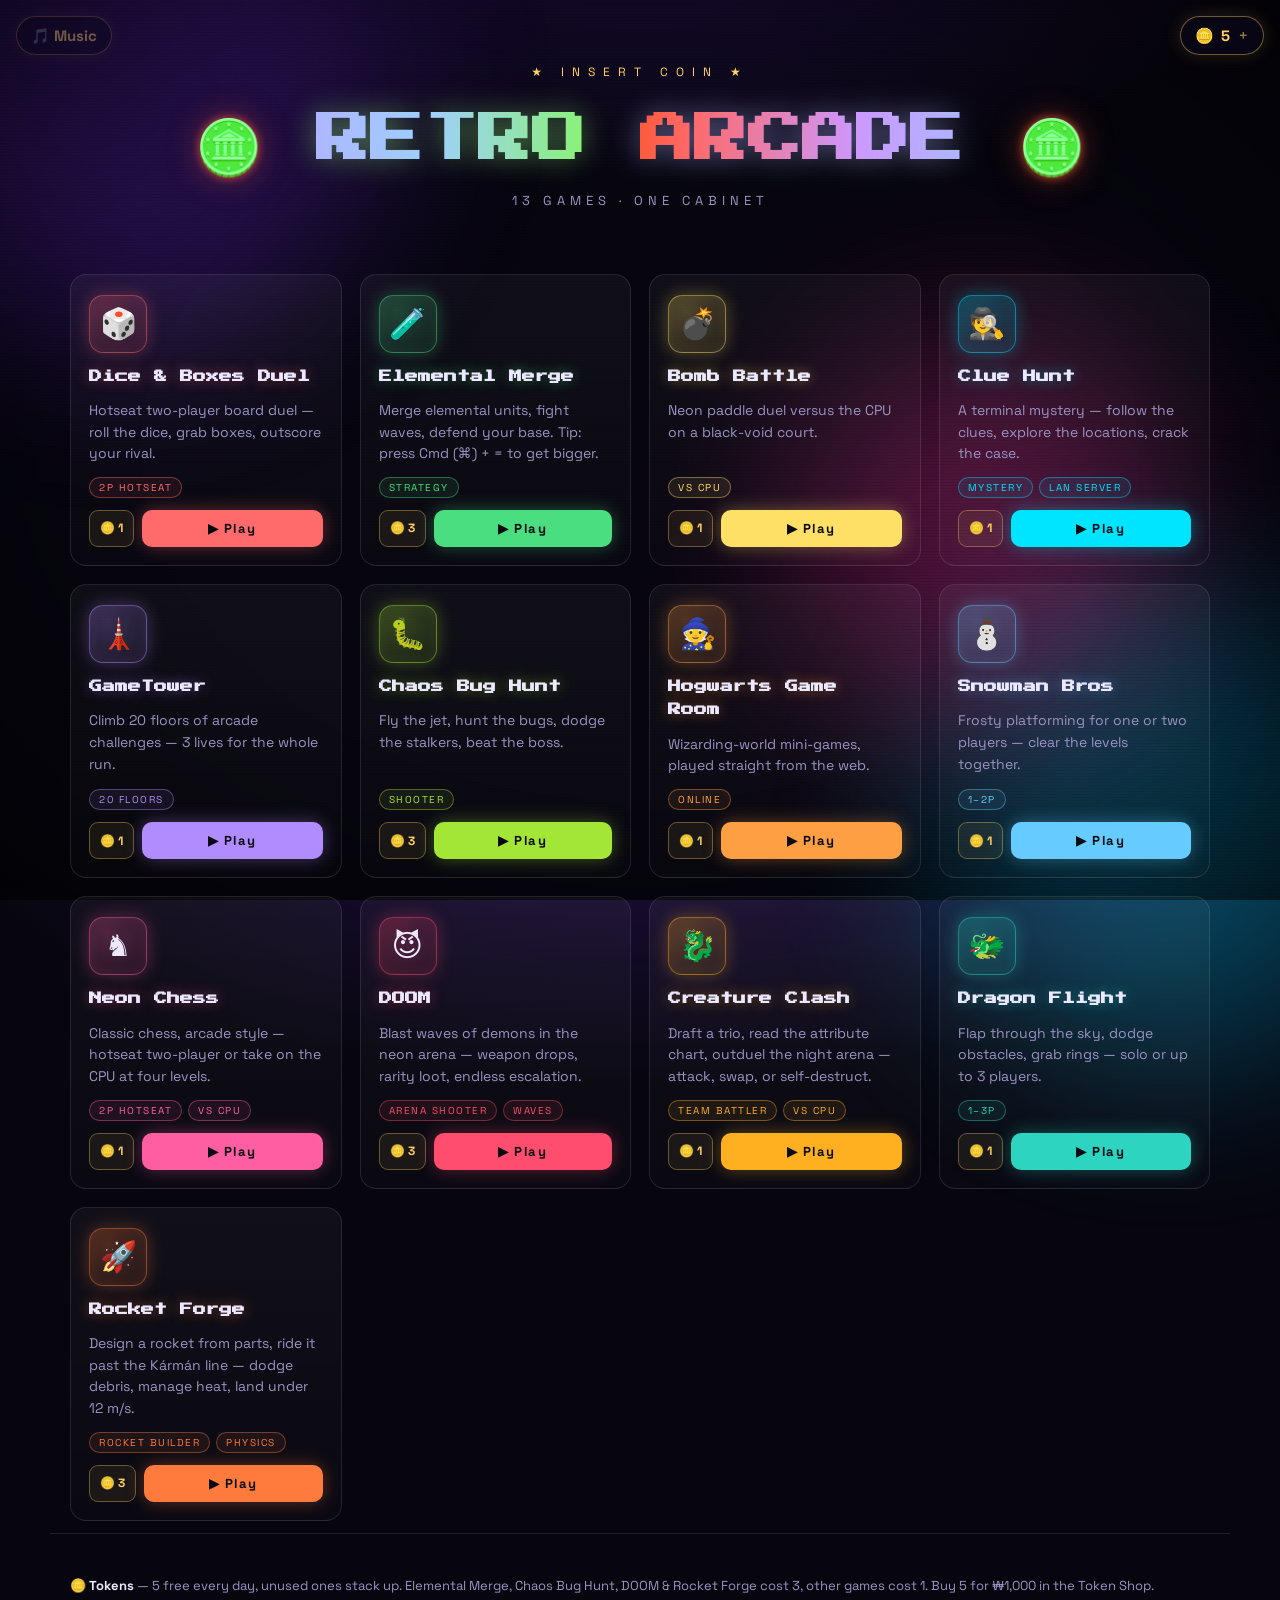
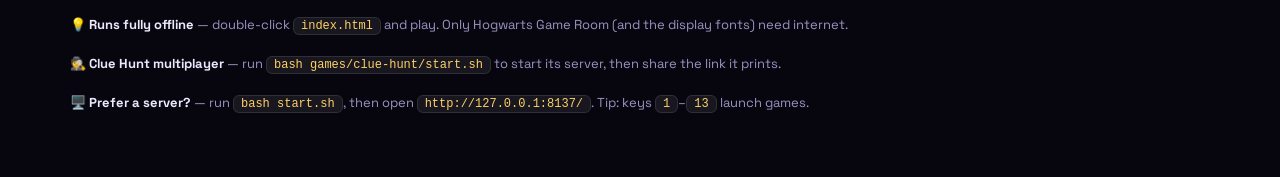
==== index.html @ fd1de041 "Rocket Forge: enterable pods — Science Pod experiments, flight logs, new pod parts - Every part is n" ====
<!DOCTYPE html>
<html lang="en">
<head>
<meta charset="UTF-8">
<meta name="viewport" content="width=device-width, initial-scale=1.0">
<title>Retro Arcade — 13 Games, One Cabinet</title>
<link rel="preconnect" href="https://fonts.googleapis.com">
<link rel="preconnect" href="https://fonts.gstatic.com" crossorigin>
<!-- media="print" + onload keeps the stylesheet from blocking the page's JS when
     Google Fonts is slow or unreachable; it flips to normal once it loads -->
<link href="https://fonts.googleapis.com/css2?family=Press+Start+2P&family=Space+Grotesk:wght@400;500;700&display=swap" rel="stylesheet" media="print" onload="this.media='all'">
<style>
:root{
  --bg:#07060f; --bg2:#0d0b1d;
  --text:#ece9ff; --dim:#9a93c2; --faint:#5c5680;
  --panel:rgba(255,255,255,.045);
  --border:rgba(255,255,255,.10);
  --pink:#ff4fd8; --cyan:#2ee6ff; --gold:#ffd166;
}
*{box-sizing:border-box}
html,body{margin:0;height:100%}
body{
  background:
    radial-gradient(1200px 500px at 50% -120px, rgba(123,47,247,.22), transparent 60%),
    var(--bg);
  color:var(--text);
  font-family:'Space Grotesk',system-ui,-apple-system,sans-serif;
  min-height:100vh;
  overflow-x:hidden;
}
/* ---- ambience ---- */
.glow{position:fixed;border-radius:50%;filter:blur(90px);opacity:.30;pointer-events:none;z-index:0}
.glow-1{width:520px;height:520px;background:#7b2ff7;top:-180px;left:-140px;animation:drift 16s ease-in-out infinite alternate}
.glow-2{width:460px;height:460px;background:#00c8ff;bottom:-160px;right:-120px;animation:drift 20s ease-in-out infinite alternate-reverse}
.glow-3{width:380px;height:380px;background:#ff2fa0;top:38%;left:62%;animation:drift 24s ease-in-out infinite alternate}
@keyframes drift{from{transform:translate(0,0) scale(1)}to{transform:translate(60px,-40px) scale(1.15)}}
.scanlines{position:fixed;inset:0;z-index:4;pointer-events:none;opacity:.45;
  background:repeating-linear-gradient(0deg, rgba(0,0,0,.16) 0 1px, transparent 1px 3px)}
.vignette{position:fixed;inset:0;z-index:4;pointer-events:none;
  background:radial-gradient(ellipse at center, transparent 55%, rgba(0,0,0,.55) 100%)}
header,main,footer{position:relative;z-index:5}

/* ---- header ---- */
header{text-align:center;padding:64px 20px 8px}
.kicker{color:var(--gold);font-size:12px;letter-spacing:8px;text-transform:uppercase;
  animation:blink 1.6s steps(2,start) infinite}
@keyframes blink{50%{opacity:.25}}
h1{
  font-family:'Press Start 2P',monospace;
  font-size:clamp(26px,6vw,54px);
  margin:26px 0 0;
  line-height:1.25;
  text-shadow:0 0 10px rgba(255,79,216,.75),0 0 34px rgba(255,79,216,.35);
  animation:flicker 7s infinite;
  transition:filter 1s ease-in-out; /* neon sign color cycle */
}
h1 .accent{
  background:linear-gradient(90deg,var(--pink),var(--cyan));
  -webkit-background-clip:text;background-clip:text;
  -webkit-text-fill-color:transparent;
  text-shadow:none;
  filter:drop-shadow(0 0 14px rgba(46,230,255,.45));
}
h1 .accent2{
  background:linear-gradient(90deg,var(--cyan),var(--gold));
  -webkit-background-clip:text;background-clip:text;
  -webkit-text-fill-color:transparent;
  text-shadow:none;
  filter:drop-shadow(0 0 14px rgba(255,209,102,.45));
}
@keyframes flicker{
  0%,100%{opacity:1}
  92%{opacity:1} 93%{opacity:.7} 94%{opacity:1}
  97%{opacity:.85} 98%{opacity:1}
}
.sub{margin-top:18px;color:var(--dim);font-size:13px;letter-spacing:5px;text-transform:uppercase}

/* ---- game grid ---- */
main{max-width:1180px;margin:0 auto;padding:44px 20px 12px}
.grid{display:grid;grid-template-columns:repeat(auto-fill,minmax(262px,1fr));gap:18px}
.card{
  --accent:#fff;
  position:relative;display:flex;flex-direction:column;gap:12px;
  background:linear-gradient(180deg,var(--panel),rgba(255,255,255,.015));
  border:1px solid var(--border);border-radius:16px;
  padding:20px 18px 18px;
  transition:transform .18s ease,border-color .18s ease,box-shadow .18s ease;
}
.card:hover{
  transform:translateY(-5px);
  border-color:color-mix(in srgb,var(--accent) 55%,transparent);
  box-shadow:0 16px 44px rgba(0,0,0,.5),0 0 26px color-mix(in srgb,var(--accent) 22%,transparent);
}
.tile{
  width:58px;height:58px;border-radius:14px;
  display:flex;align-items:center;justify-content:center;
  font-size:30px;line-height:1;
  background:radial-gradient(circle at 30% 25%, color-mix(in srgb,var(--accent) 26%,transparent), color-mix(in srgb,var(--accent) 7%,transparent));
  border:1px solid color-mix(in srgb,var(--accent) 45%,transparent);
  box-shadow:0 0 18px color-mix(in srgb,var(--accent) 30%,transparent), inset 0 0 14px color-mix(in srgb,var(--accent) 12%,transparent);
}
h2{
  font-family:'Press Start 2P',monospace;
  font-size:13px;line-height:1.8;margin:0;
  text-shadow:0 0 14px color-mix(in srgb,var(--accent) 45%,transparent);
}
.tag{color:var(--dim);font-size:14px;line-height:1.55;margin:0;flex-grow:1}
.badges{display:flex;flex-wrap:wrap;gap:6px}
.badge{
  font-size:10px;letter-spacing:1.5px;text-transform:uppercase;
  color:var(--accent);
  border:1px solid color-mix(in srgb,var(--accent) 40%,transparent);
  border-radius:99px;padding:3px 9px;
  background:color-mix(in srgb,var(--accent) 8%,transparent);
}
.actions{display:flex;gap:8px}
.actions button{
  font-family:'Space Grotesk',sans-serif;
  border-radius:10px;padding:10px 0;cursor:pointer;
  font-weight:700;font-size:13px;letter-spacing:1.5px;
  transition:transform .12s ease,box-shadow .12s ease,filter .12s ease;
}
.btn-play{
  flex:1;border:0;color:#0a0a14;background:var(--accent);
  box-shadow:0 0 18px color-mix(in srgb,var(--accent) 35%,transparent);
}
.btn-play:hover{filter:brightness(1.12);transform:translateY(-1px)}
.btn-play:active{transform:translateY(0)}

/* ---- footer ---- */
footer{max-width:1180px;margin:0 auto;padding:26px 20px 48px;color:var(--dim);font-size:13px;line-height:2;border-top:1px solid var(--border)}
footer b{color:var(--text);font-weight:700}
footer code{background:rgba(255,255,255,.07);border:1px solid var(--border);border-radius:6px;padding:1px 7px;font-size:12px;color:var(--gold)}

/* ---- player overlay ---- */
.player{position:fixed;inset:0;z-index:80;background:#05040c;display:flex;flex-direction:column}
.player[hidden]{display:none}
.player-bar{display:flex;align-items:center;gap:10px;padding:10px 14px;background:#0b0918;border-bottom:1px solid var(--border);flex-shrink:0}
.player-title{flex:1;text-align:center;font-family:'Press Start 2P',monospace;font-size:11px;color:var(--accent);text-shadow:0 0 14px color-mix(in srgb,var(--accent) 55%,transparent);overflow:hidden;text-overflow:ellipsis;white-space:nowrap}
.bar-btn{
  font-family:'Space Grotesk',sans-serif;font-weight:700;font-size:11px;letter-spacing:1.5px;
  background:transparent;border:1px solid var(--border);color:var(--dim);
  border-radius:9px;padding:8px 12px;cursor:pointer;white-space:nowrap;
  transition:color .15s,border-color .15s,transform .12s;
}
.bar-btn:hover{color:var(--text);border-color:var(--dim);transform:translateY(-1px)}
.bar-btn.exit:hover{color:#ff6b6b;border-color:#ff6b6b}
.frame{flex:1;position:relative;min-height:0;background:#000}
#frame{position:absolute;inset:0;width:100%;height:100%;border:0;background:#000}
.loader{
  position:absolute;inset:0;z-index:2;display:flex;align-items:center;justify-content:center;
  background:#05040c;color:var(--dim);
  font-family:'Press Start 2P',monospace;font-size:14px;letter-spacing:3px;
  animation:blink 1s steps(2,start) infinite;
}
.loader[hidden]{display:none}
.player-hint{text-align:center;padding:7px 10px;font-size:11px;color:var(--faint);flex-shrink:0}

/* ---- token HUD & shop ---- */
.token-pill{
  position:fixed;top:16px;right:16px;z-index:70;
  display:flex;align-items:center;gap:7px;
  background:rgba(10,8,24,.82);border:1px solid rgba(255,209,102,.4);
  color:var(--gold);font-family:'Space Grotesk',sans-serif;font-weight:700;font-size:15px;
  padding:9px 14px;border-radius:99px;cursor:pointer;
  backdrop-filter:blur(6px);
  box-shadow:0 0 18px rgba(255,209,102,.15);
  transition:transform .12s,box-shadow .12s;
}
.token-pill:hover{transform:translateY(-1px);box-shadow:0 0 26px rgba(255,209,102,.3)}
.token-pill .plus{opacity:.6;font-size:12px}
.music-pill{left:16px;right:auto;transition:opacity .2s}
.music-pill.off{opacity:.4}
.cost{
  display:inline-flex;align-items:center;gap:4px;
  font-size:12px;font-weight:700;color:var(--gold);white-space:nowrap;
  border:1px solid rgba(255,209,102,.35);border-radius:9px;
  padding:8px 10px;background:rgba(255,209,102,.07);
}
.shop{position:fixed;inset:0;z-index:85;background:rgba(5,4,12,.75);backdrop-filter:blur(4px);
  display:flex;align-items:center;justify-content:center;padding:20px}
.shop[hidden]{display:none}
.shop-panel{
  width:min(420px,100%);
  background:linear-gradient(180deg,#141126,#0d0b1d);
  border:1px solid var(--border);border-radius:18px;
  padding:26px 24px;text-align:center;
  display:flex;flex-direction:column;gap:14px;
  box-shadow:0 24px 80px rgba(0,0,0,.6),0 0 40px rgba(255,209,102,.07);
}
.shop-title{font-family:'Press Start 2P',monospace;font-size:16px;margin:0;color:var(--gold);
  text-shadow:0 0 16px rgba(255,209,102,.4)}
.shop-balance{margin:0;color:var(--text);font-size:15px}
.shop-balance b{color:var(--gold)}
.shop-info{margin:0;color:var(--dim);font-size:13px;line-height:1.6}
.shop-buy{
  background:linear-gradient(135deg,#ffd166,#f0a830);color:#1a1204;border:0;
  border-radius:12px;padding:13px;cursor:pointer;
  font-family:'Space Grotesk',sans-serif;font-weight:800;font-size:15px;letter-spacing:.5px;
  box-shadow:0 0 24px rgba(255,209,102,.3);
  transition:transform .12s,filter .12s;
}
.shop-buy:hover{filter:brightness(1.08);transform:translateY(-1px)}
.shop-buy:disabled{opacity:.55;cursor:not-allowed;filter:none;transform:none;box-shadow:none}
.paid-btn{background:linear-gradient(135deg,#4ade80,#22c55e);color:#06210f;box-shadow:0 0 24px rgba(74,222,128,.3);margin-top:4px}
.shop-qr{display:flex;flex-direction:column;align-items:center;gap:10px}
.shop-qr[hidden]{display:none}
.shop-qr img{width:230px;height:230px;object-fit:contain;background:#fff;border-radius:12px;
  padding:6px;border:1px solid var(--border)}
.shop-qr p{margin:0;color:var(--dim);font-size:13px;line-height:1.6}
#qrWrap svg{width:230px;height:230px;background:#fff;border-radius:12px;padding:6px;
  border:1px solid var(--border)}
.qr-hint{min-height:16px}
.shop-divider{display:flex;align-items:center;gap:10px;color:var(--faint);
  font-size:11px;letter-spacing:2px;text-transform:uppercase}
.shop-divider::before,.shop-divider::after{content:"";flex:1;height:1px;background:var(--border)}
.shop-redeem{display:flex;gap:8px}
#codeInput{
  flex:1;background:#0a0916;border:1px solid var(--border);border-radius:10px;
  color:var(--text);padding:11px 12px;font-size:13px;letter-spacing:.5px;
  text-align:center;outline:none;min-width:0;
}
#codeInput:focus{border-color:var(--gold)}
#btnRedeem{
  background:transparent;border:1px solid var(--gold);color:var(--gold);
  border-radius:10px;padding:0 16px;cursor:pointer;
  font-family:'Space Grotesk',sans-serif;font-weight:700;font-size:13px;letter-spacing:1px;
  transition:background .15s;
}
#btnRedeem:hover{background:rgba(255,209,102,.1)}
.shop-msg{min-height:18px;margin:0;font-size:13px}
.shop-msg.ok{color:#4ade80}
.shop-msg.err{color:#ff6b6b}
.shop-close{
  background:transparent;border:1px solid var(--border);color:var(--dim);
  border-radius:10px;padding:9px;cursor:pointer;
  font-family:'Space Grotesk',sans-serif;font-weight:700;letter-spacing:1px;font-size:13px;
}
.shop-close:hover{color:var(--text)}

@media (prefers-reduced-motion: reduce){
  .glow,.kicker,.loader{animation:none}
  h1{animation:none}
}
</style>
</head>
<body>
<div class="glow glow-1"></div>
<div class="glow glow-2"></div>
<div class="glow glow-3"></div>
<div class="scanlines"></div>
<div class="vignette"></div>

<audio id="bgm" loop preload="auto">
  <source src="music/arcade-bgm.m4a" type="audio/mp4">
  <source src="music/arcade-bgm.wav" type="audio/wav">
</audio>

<button class="token-pill music-pill" id="musicBtn" title="Toggle music">🎵 Music</button>
<button class="token-pill" id="tokenPill" title="Token Shop">🪙 <span id="tokenCount">0</span><span class="plus">＋</span></button>

<header>
  <div class="kicker">★ Insert Coin ★</div>
  <h1>🪙 <span class="accent2">RETRO</span> <span class="accent">ARCADE</span> 🪙</h1>
  <p class="sub">13 Games · One Cabinet</p>
</header>

<main>
  <div class="grid" id="grid"></div>
</main>

<footer>
  <p><b>🪙 Tokens</b> — 5 free every day, unused ones stack up. Elemental Merge, Chaos Bug Hunt, DOOM &amp; Rocket Forge cost 3, other games cost 1. Buy 5 for ₩1,000 in the Token Shop.</p>
  <p><b>💡 Runs fully offline</b> — double-click <code>index.html</code> and play. Only Hogwarts Game Room (and the display fonts) need internet.</p>
  <p><b>🕵️ Clue Hunt multiplayer</b> — run <code>bash games/clue-hunt/start.sh</code> to start its server, then share the link it prints.</p>
  <p><b>🖥️ Prefer a server?</b> — run <code>bash start.sh</code>, then open <code>http://127.0.0.1:8137/</code>. Tip: keys <code>1</code>–<code>13</code> launch games.</p>
</footer>

<div class="player" id="player" hidden>
  <div class="player-bar" style="--accent:#fff">
    <button class="bar-btn exit" id="btnExit">✕ EXIT</button>
    <div class="player-title" id="playerTitle"></div>
  </div>
  <div class="frame">
    <div class="loader" id="loader">Loading…</div>
    <iframe id="frame" allow="autoplay; fullscreen; gamepad; encrypted-media" allowfullscreen title="Game"></iframe>
  </div>
  <div class="player-hint">Keys go straight to the game · click ✕ EXIT to leave</div>
</div>

<div class="shop" id="shop" hidden>
  <div class="shop-panel">
    <h2 class="shop-title">Token Shop</h2>
    <p class="shop-balance">You have <b>🪙 <span id="shopBalance">0</span></b></p>
    <p class="shop-info" id="shopInfo">5 free tokens arrive every morning — unused ones stack up.</p>
    <button class="shop-buy" id="btnPay">💰 Buy 5 tokens — ₩1,000</button>
    <div class="shop-qr" id="shopQr" hidden>
      <div id="qrWrap"></div>
      <div id="qrStatic">
        <img src="pay-qr.png" alt="KakaoPay QR — scan to send ₩1,000">
        <p>Scan with KakaoPay to send ₩1,000.<br>Then tap “I've paid” below.</p>
        <button class="shop-buy paid-btn" id="btnPaid">✅ I've paid — add my tokens</button>
      </div>
      <p class="qr-hint" id="qrHint"></p>
    </div>
    <div class="shop-divider"><span>or enter a top-up code</span></div>
    <div class="shop-redeem">
      <input id="codeInput" placeholder="A1B2C3D4.XyZ… (paste redeem string)" maxlength="130" autocomplete="off" spellcheck="false" aria-label="Redeem string">
      <button id="btnRedeem">Redeem</button>
    </div>
    <p class="shop-msg" id="shopMsg"></p>
    <button class="shop-close" id="btnShopClose">Close</button>
  </div>
</div>

<script>
"use strict";
const GAMES = [
  {id:"dice",      name:"Dice & Boxes Duel",  icon:"🎲", accent:"#ff6b6b", cost:1, url:"games/dots-and-boxes/dots-and-boxes.html?v=3",
   tag:"Hotseat two-player board duel — roll the dice, grab boxes, outscore your rival.", badges:["2P Hotseat"]},
  {id:"elemental", name:"Elemental Merge",    icon:"🧪", accent:"#4ade80", cost:3, url:"games/elemental-merge/index.html?v=10",
   tag:"Merge elemental units, fight waves, defend your base. Tip: press Cmd (⌘) + = to get bigger.", badges:["Strategy"]},
  {id:"bomb",      name:"Bomb Battle",        icon:"💣", accent:"#ffe066", cost:1, url:"games/bomb-battle/bomb-battle.html?v=1",
   tag:"Neon paddle duel versus the CPU on a black-void court.", badges:["VS CPU"]},
  {id:"clue",      name:"Clue Hunt",          icon:"🕵️", accent:"#00e5ff", cost:1, url:"games/clue-hunt/clue_hunt.html?v=1",
   tag:"A terminal mystery — follow the clues, explore the locations, crack the case.", badges:["Mystery","LAN Server"]},
  {id:"tower",     name:"GameTower",          icon:"🗼", accent:"#b18cff", cost:1, url:"games/game-tower/index.html?v=1",
   tag:"Climb 20 floors of arcade challenges — 3 lives for the whole run.", badges:["20 Floors"]},
  {id:"bug",       name:"Chaos Bug Hunt",     icon:"🐛", accent:"#a3e635", cost:3, url:"games/bug-hunter/bug-hunter.html?v=1",
   tag:"Fly the jet, hunt the bugs, dodge the stalkers, beat the boss.", badges:["Shooter"]},
  {id:"hogwarts",  name:"Hogwarts Game Room", icon:"🧙", accent:"#ff9f43", cost:1, url:"https://jianran.github.io/hogwarts-game-room/",
   tag:"Wizarding-world mini-games, played straight from the web.", badges:["Online"]},
  {id:"snowman",   name:"Snowman Bros",       icon:"⛄", accent:"#66ccff", cost:1, url:"games/snowman-bros/index.html?v=1",
   tag:"Frosty platforming for one or two players — clear the levels together.", badges:["1–2P"]},
  {id:"chess",     name:"Neon Chess",         icon:"♞", accent:"#ff5fa2", cost:1, url:"games/chess/index.html?v=1",
   tag:"Classic chess, arcade style — hotseat two-player or take on the CPU at four levels.", badges:["2P Hotseat","VS CPU"]},
  {id:"doom",      name:"DOOM",               icon:"😈", accent:"#ff4d6d", cost:3, url:"games/doom/doom.html?v=1",
   tag:"Blast waves of demons in the neon arena — weapon drops, rarity loot, endless escalation.", badges:["Arena Shooter","Waves"]},
  {id:"creature",  name:"Creature Clash",     icon:"🐉", accent:"#ffb020", cost:1, url:"games/creature-clash/creature-clash.html?v=3",
   tag:"Draft a trio, read the attribute chart, outduel the night arena — attack, swap, or self-destruct.", badges:["Team Battler","VS CPU"]},
  {id:"dragon",    name:"Dragon Flight",      icon:"🐲", accent:"#2dd4bf", cost:1, url:"games/dragon-flight/index.html?v=1",
   tag:"Flap through the sky, dodge obstacles, grab rings — solo or up to 3 players.", badges:["1–3P"]},
  {id:"rocket",    name:"Rocket Forge",       icon:"🚀", accent:"#ff7a3d", cost:3, url:"games/rocket-forge/index.html?v=3",
   tag:"Design a rocket from parts, ride it past the Kármán line — dodge debris, manage heat, land under 12 m/s.", badges:["Rocket Builder","Physics"]},
];

const grid = document.getElementById("grid");
const player = document.getElementById("player");
const playerBar = player.querySelector(".player-bar");
const playerTitle = document.getElementById("playerTitle");
const frame = document.getElementById("frame");
const loader = document.getElementById("loader");
const shop = document.getElementById("shop");
const shopBalance = document.getElementById("shopBalance");
const shopInfo = document.getElementById("shopInfo");
const shopMsg = document.getElementById("shopMsg");
const shopQr = document.getElementById("shopQr");
const btnPay = document.getElementById("btnPay");
const qrWrap = document.getElementById("qrWrap");
const qrStatic = document.getElementById("qrStatic");
const qrHint = document.getElementById("qrHint");
const codeInput = document.getElementById("codeInput");
const tokenPill = document.getElementById("tokenPill");
const tokenCount = document.getElementById("tokenCount");
let current = null;

grid.innerHTML = GAMES.map(g => `
  <article class="card" style="--accent:${g.accent}">
    <div class="tile">${g.icon}</div>
    <h2>${g.name}</h2>
    <p class="tag">${g.tag}</p>
    <div class="badges">${g.badges.map(b => `<span class="badge">${b}</span>`).join("")}</div>
    <div class="actions">
      <span class="cost">🪙 ${g.cost}</span>
      <button class="btn-play" data-id="${g.id}">▶ Play</button>
    </div>
  </article>`).join("");

/* ---- token system ----
   5 free tokens per day (unused ones stack up). Elemental Merge, Chaos Bug
   Hunt, DOOM and Rocket Forge cost 3, every other game costs 1. ₩1,000 buys
   5 tokens in the Token Shop.
   Server mode (public site): balances live in Supabase and the Buy button
   shows a live Alipay QR — tokens arrive automatically when the payment lands.
   Offline fallback (no backend configured or unreachable): the old
   localStorage wallet with signed top-up codes keeps working. */
const DAILY = 5, BUY = 5, MAX_TOKENS = 25;
const SUPABASE_URL = "";   // filled at go-live, together with the Alipay keys
const SUPABASE_ANON = "";  // (backend schema + functions are already deployed)
// Public verification key for offline top-up redeem strings. Codes are signed
// by the arcade owner's private key (kept in the local topup.html generator,
// not published), so nobody reading this source can forge one.
const PUB_KEY = "MFkwEwYHKoZIzj0CAQYIKoZIzj0DAQcDQgAEfmocgoIVawoS5cIQIPJSdfFbi70T4l2n4y4miLHq7zjaPDM1dFAyDp8AWaK4yqP0fR_i_mH1PnsRTcR73wo6iA";
const LS_T = "ra_tokens", LS_D = "ra_day", LS_U = "ra_codes_used";

const dayStr = (off = 0) => {
  const d = new Date(Date.now() - off * 864e5);
  return `${d.getFullYear()}-${String(d.getMonth() + 1).padStart(2, "0")}-${String(d.getDate()).padStart(2, "0")}`;
};
const b64urlToBytes = s => {
  s = s.replace(/-/g, "+").replace(/_/g, "/");
  while (s.length % 4) s += "=";
  return Uint8Array.from(atob(s), c => c.charCodeAt(0));
};
const bal = () => parseInt(localStorage.getItem(LS_T) || "0", 10) || 0;
let currentBal = 0;                    // the balance the UI shows (either source)
let backendOn = false;                 // true once Supabase answers
const setBal = n => { currentBal = Math.min(MAX_TOKENS, n); localStorage.setItem(LS_T, String(Math.max(0, currentBal))); updateTokenUI(); };
const usedCodes = () => { try { return JSON.parse(localStorage.getItem(LS_U) || "[]"); } catch (e) { return []; } };

const deviceId = () => {
  let d = localStorage.getItem("ra_device");
  if (!d){
    d = crypto.randomUUID ? crypto.randomUUID()
      : "id-" + Math.random().toString(16).slice(2) + Date.now().toString(16);
    localStorage.setItem("ra_device", d);
  }
  return d;
};
async function sbRpc(fn, args){
  try {
    const r = await fetch(`${SUPABASE_URL}/rest/v1/rpc/${fn}`, {
      method: "POST",
      headers: { apikey: SUPABASE_ANON, Authorization: `Bearer ${SUPABASE_ANON}`, "Content-Type": "application/json" },
      body: JSON.stringify(args),
    });
    if (!r.ok) return null;
    const t = await r.text();
    const n = Number(t);
    return t === "" || isNaN(n) ? null : n;
  } catch (e){ return null; }
}
async function sbInit(){
  if (!SUPABASE_URL.startsWith("http")) return false;
  const b = await sbRpc("get_balance", { p_device: deviceId() });
  if (b === null){ backendOn = false; return false; }
  backendOn = true;
  currentBal = b;
  return true;
}

function updateTokenUI(){
  tokenCount.textContent = currentBal;
  shopBalance.textContent = currentBal;
  // Wallet cap: once another purchase would push past MAX_TOKENS, the buy
  // button turns into a wordless 🔒 and can't be clicked.
  const locked = currentBal + BUY > MAX_TOKENS;
  btnPay.disabled = locked;
  btnPay.textContent = locked ? "🔒" : "💰 Buy 5 tokens — ₩1,000";
  if (locked) shopQr.hidden = true;
}
async function refreshDaily(){
  if (backendOn || await sbInit()){ updateTokenUI(); return; }
  const today = dayStr();
  if (localStorage.getItem(LS_D) !== today){
    localStorage.setItem(LS_D, today);
    setBal(bal() + DAILY);
  }
  currentBal = bal();
  updateTokenUI();
}
async function spend(cost, name){
  if (backendOn || await sbInit()){
    const nb = await sbRpc("spend_tokens", { p_device: deviceId(), p_cost: cost });
    if (nb !== null){
      if (nb < 0){ openShop(`“${name}” costs 🪙 ${cost} — you only have 🪙 ${currentBal}.`); return false; }
      currentBal = nb;
      updateTokenUI();
      return true;
    }
    backendOn = false; // server unreachable → fall back to the local wallet
  }
  if (bal() >= cost){ setBal(bal() - cost); return true; }
  openShop(`“${name}” costs 🪙 ${cost} — you only have 🪙 ${bal()}.`);
  return false;
}
function openShop(info){
  shopInfo.textContent = info || "5 free tokens arrive every morning — unused ones stack up.";
  setShopMsg("", "");
  codeInput.value = "";
  stopOrderPoll();
  shop.hidden = false;
  updateTokenUI();
}
function closeShop(){ stopOrderPoll(); shop.hidden = true; }
function setShopMsg(msg, cls){ shopMsg.textContent = msg; shopMsg.className = "shop-msg " + (cls || ""); }

/* ---- buying (server mode: live Alipay QR + polling) ---- */
let orderPoll = null;
function stopOrderPoll(){ if (orderPoll){ clearInterval(orderPoll); orderPoll = null; } }
function loadQrLib(cb){
  if (window.qrcode) return cb();
  const s = document.createElement("script");
  s.src = "libs/qrcode.min.js";
  s.onload = cb;
  document.head.appendChild(s);
}
function pollOrder(orderId){
  stopOrderPoll();
  let tries = 0;
  orderPoll = setInterval(async () => {
    if (++tries > 60){
      stopOrderPoll();
      setShopMsg("Still waiting — the tokens will land as soon as the payment confirms; just reopen the shop.", "err");
      return;
    }
    try {
      const r = await fetch(`${SUPABASE_URL}/functions/v1/order-status?order_id=${orderId}`,
        { headers: { Authorization: `Bearer ${SUPABASE_ANON}` } });
      if (!r.ok) return;
      const d = await r.json();
      if (d.status === "paid"){
        stopOrderPoll();
        currentBal = d.tokens;
        updateTokenUI();
        setShopMsg(`Paid! +${BUY} tokens. Balance: 🪙 ${currentBal}.`, "ok");
        qrWrap.innerHTML = "";
        qrHint.textContent = "✅ Payment received — enjoy the games!";
      } else if (d.status === "closed"){
        stopOrderPoll();
        setShopMsg("This order was closed. Click Buy again if you still want tokens.", "err");
      }
    } catch (e){ /* transient network error — keep polling */ }
  }, 3000);
}
function showDynamicQr(qrCode, orderId){
  shopQr.hidden = false;
  qrStatic.hidden = true;
  qrWrap.innerHTML = "";
  qrHint.textContent = "Scan to pay — the tokens appear automatically.";
  setShopMsg("Waiting for payment…", "");
  try {
    const qr = qrcode(0, "M");
    qr.addData(qrCode);
    qr.make();
    qrWrap.innerHTML = qr.createSvgTag({ cellSize: 4, margin: 0 });
  } catch (e){ /* fall back to text below */ }
  pollOrder(orderId);
}
function showPayFlow(payUrl, orderId){
  shopQr.hidden = false;
  qrStatic.hidden = true;
  qrWrap.innerHTML = "💳";
  qrHint.textContent = "Complete the payment in the tab we just opened — your tokens appear automatically.";
  setShopMsg("Waiting for payment…", "");
  window.open(payUrl, "_blank", "noopener");
  pollOrder(orderId);
}
function showStaticQr(){
  shopQr.hidden = false;
  qrStatic.hidden = false;
  qrWrap.innerHTML = "";
  qrHint.textContent = "";
  setShopMsg("Scan with KakaoPay to send ₩1,000 — then tap “I've paid”.", "ok");
}
async function buyVia(fn){
  try {
    const r = await fetch(`${SUPABASE_URL}/functions/v1/${fn}`, {
      method: "POST",
      headers: { Authorization: `Bearer ${SUPABASE_ANON}`, "Content-Type": "application/json" },
      body: JSON.stringify({ device_id: deviceId() }),
    });
    if (!r.ok) throw new Error("provider unavailable");
    const d = await r.json();
    if (d.pay_url || d.checkout_url){
      showPayFlow(d.pay_url || d.checkout_url, d.order_id);
    } else {
      throw new Error("no checkout url");
    }
  } catch (e){
    setShopMsg("Payment provider is unavailable right now — try again later.", "err");
  }
}
async function buyTokens(){
  if (backendOn || await sbInit()){ await buyVia("buy-toss"); return; }
  showStaticQr();
}

async function verifyRedeem(code, sig, day){
  const key = await crypto.subtle.importKey("spki", b64urlToBytes(PUB_KEY),
    { name: "ECDSA", namedCurve: "P-256" }, false, ["verify"]);
  return crypto.subtle.verify({ name: "ECDSA", hash: "SHA-256" }, key,
    b64urlToBytes(sig), new TextEncoder().encode(`ARCADE|${code}|${day}`));
}
async function redeem(input){
  const m = (input || "").trim().replace(/\s+/g, "").match(/^([0-9A-Fa-f]{8})\.([A-Za-z0-9_-]+)$/);
  if (!m) return { ok: false, msg: "Paste the full redeem string you received (looks like A1B2C3D4.XyZ…)." };
  const code = m[1].toUpperCase(), sig = m[2];
  if (usedCodes().includes(code)) return { ok: false, msg: "This redeem string was already used on this device." };
  // Redeem strings are valid today and yesterday (timezone / late-night grace)
  for (const off of [0, 1]){
    if (await verifyRedeem(code, sig, dayStr(off))){
      localStorage.setItem(LS_U, JSON.stringify([...usedCodes(), code]));
      setBal(bal() + BUY);
      return { ok: true, msg: `+${BUY} tokens! Balance: 🪙 ${bal()}.` };
    }
  }
  return { ok: false, msg: "Invalid redeem string. Each one works once and expires after a day." };
}

let loadTimer = null;
function hideLoader(){
  loader.hidden = true;
  if (loadTimer){ clearTimeout(loadTimer); loadTimer = null; }
}
async function play(g){
  if (!(await spend(g.cost, g.name))) return;
  if (!bgm.paused) bgm.pause();   // games have their own audio
  current = g;
  playerTitle.textContent = g.name;
  playerBar.style.setProperty("--accent", g.accent);
  player.hidden = false;
  loader.hidden = false;
  frame.src = g.url;
  document.body.style.overflow = "hidden";
  // Fallback: the iframe load event can be delayed forever if a game's external
  // fonts/scripts stall, so stop showing "Loading…" after 3s no matter what.
  loadTimer = setTimeout(hideLoader, 3000);
}
function exit(){
  player.hidden = true;
  frame.src = "about:blank";   // stops any audio / loops inside the game
  document.body.style.overflow = "";
  current = null;
  hideLoader();
  // Hand keyboard focus back to the lobby (the about:blank iframe would keep it)
  try { frame.blur(); } catch(e) {}
  try {
    document.body.setAttribute("tabindex", "-1");
    document.body.focus();
    document.body.removeAttribute("tabindex");
  } catch(e) {}
  if (musicOn()) bgm.play().catch(() => {});   // back to the arcade lobby
}
grid.addEventListener("click", e => {
  const btn = e.target.closest("button[data-id]");
  if (!btn) return;
  const g = GAMES.find(x => x.id === btn.dataset.id);
  play(g);
});

frame.addEventListener("load", () => {
  if (!player.hidden) {
    hideLoader();
    // Hand keyboard focus straight to the game so its keys (P, F, G, 672400…)
    // work the moment it loads, without a click inside first.
    try { frame.contentWindow.focus(); } catch (e) {}
  } else {
    // Exiting: the about:blank navigation would keep the iframe focused and
    // swallow lobby shortcut keys — take focus back once it has committed.
    try {
      document.body.setAttribute("tabindex", "-1");
      document.body.focus();
      document.body.removeAttribute("tabindex");
    } catch (e) {}
  }
});
document.getElementById("btnExit").addEventListener("click", exit);

tokenPill.addEventListener("click", () => openShop());

/* ---- background music ---- */
const bgm = document.getElementById("bgm");
const musicBtn = document.getElementById("musicBtn");
bgm.volume = 0.35;
const musicOn = () => localStorage.getItem("ra_music") !== "off";
function musicUI(){ musicBtn.classList.toggle("off", bgm.paused); }
function toggleMusic(){
  if (bgm.paused){
    bgm.play().catch(() => {});
    localStorage.setItem("ra_music", "on");
  } else {
    bgm.pause();
    localStorage.setItem("ra_music", "off");
  }
  musicUI();
}
musicBtn.addEventListener("click", toggleMusic);
if (musicOn()){ bgm.play().catch(() => {}); }   // browsers may still block until first tap
musicUI();
// Any first tap/key on the page also starts the lobby music if enabled —
// mobile browsers need that gesture, and this makes it effortless.
// (Skip taps on the music button itself: its click handler decides.)
["pointerdown", "keydown"].forEach(t =>
  window.addEventListener(t, e => {
    if (e.target && e.target.closest && e.target.closest("#musicBtn")) return;
    if (musicOn() && bgm.paused) bgm.play().catch(() => {});
  }, { passive: true }));
document.getElementById("btnShopClose").addEventListener("click", closeShop);
document.getElementById("btnPay").addEventListener("click", async () => {
  if (shopQr.hidden){ shopQr.hidden = false; await buyTokens(); }
  else shopQr.hidden = true;
});
document.getElementById("btnPaid").addEventListener("click", () => {
  setBal(bal() + BUY);
  shopQr.hidden = true;
  setShopMsg(`+${BUY} tokens! Balance: 🪙 ${currentBal}.`, "ok");
});
document.getElementById("btnRedeem").addEventListener("click", async () => {
  const r = await redeem(codeInput.value);
  setShopMsg(r.msg, r.ok ? "ok" : "err");
});
codeInput.addEventListener("keydown", e => {
  if (e.key === "Enter") document.getElementById("btnRedeem").click();
  e.stopPropagation();   // don't trigger hub shortcuts while typing
});

document.addEventListener("keydown", e => {
  if (e.defaultPrevented || e.ctrlKey || e.metaKey || e.altKey) return;
  if (!shop.hidden){
    if (e.key === "Escape") closeShop();
    return;
  }
  if (!player.hidden){
    if (e.key === "Escape") exit();
    else forwardKeyToGame(e);
    return;
  }
  const n = Number(e.key);
  if (n >= 1 && n <= GAMES.length) play(GAMES[n - 1]);
});

/* While a game is open, the iframe may not have keyboard focus yet (the
   hub keeps it after ▶ Play), so keys typed right away would never reach
   the game. Forward them into the game document — same-origin, so the
   dispatch works; the game's own listeners see them as normal keydowns.
   Clicking inside the game gives it real focus and this never fires. */
function forwardKeyToGame(e){
  if (!frame || !frame.contentDocument) return;
  const skip = new Set(["Shift","Control","Alt","Meta","CapsLock","Dead"]);
  if (skip.has(e.key)) return;
  try {
    frame.contentDocument.dispatchEvent(new KeyboardEvent("keydown", {
      key: e.key, code: e.code || "", keyCode: e.keyCode || 0,
      bubbles: true, cancelable: true, repeat: !!e.repeat,
    }));
  } catch (err) { /* cross-origin or not loaded yet — nothing to forward */ }
}

refreshDaily();

/* ---- neon sign: the RETRO ARCADE title cycles color every second ---- */
const sign = document.querySelector("header h1");
if (sign && !matchMedia("(prefers-reduced-motion: reduce)").matches) {
  let hue = 0;
  setInterval(() => { hue = (hue + 60) % 360; sign.style.filter = `hue-rotate(${hue}deg)`; }, 1000);
}

// Redeem link (e.g. …/#r=A1B2C3D4.XXXX…): applies the top-up automatically.
// Runs on load AND on hashchange — on phones the arcade tab may already be
// open, so tapping the link may only change the hash without reloading.
function redeemFromHash(){
  if (!location.hash.startsWith("#r=")) return;
  redeem(location.hash.slice(3)).then(r => {
    history.replaceState(null, "", location.pathname + location.search);
    openShop(r.ok ? "Payment received — tokens added 🎉" : "That redeem link didn't work.");
    setShopMsg(r.msg, r.ok ? "ok" : "err");
  });
}
redeemFromHash();
window.addEventListener("hashchange", redeemFromHash);
</script>
</body>
</html>
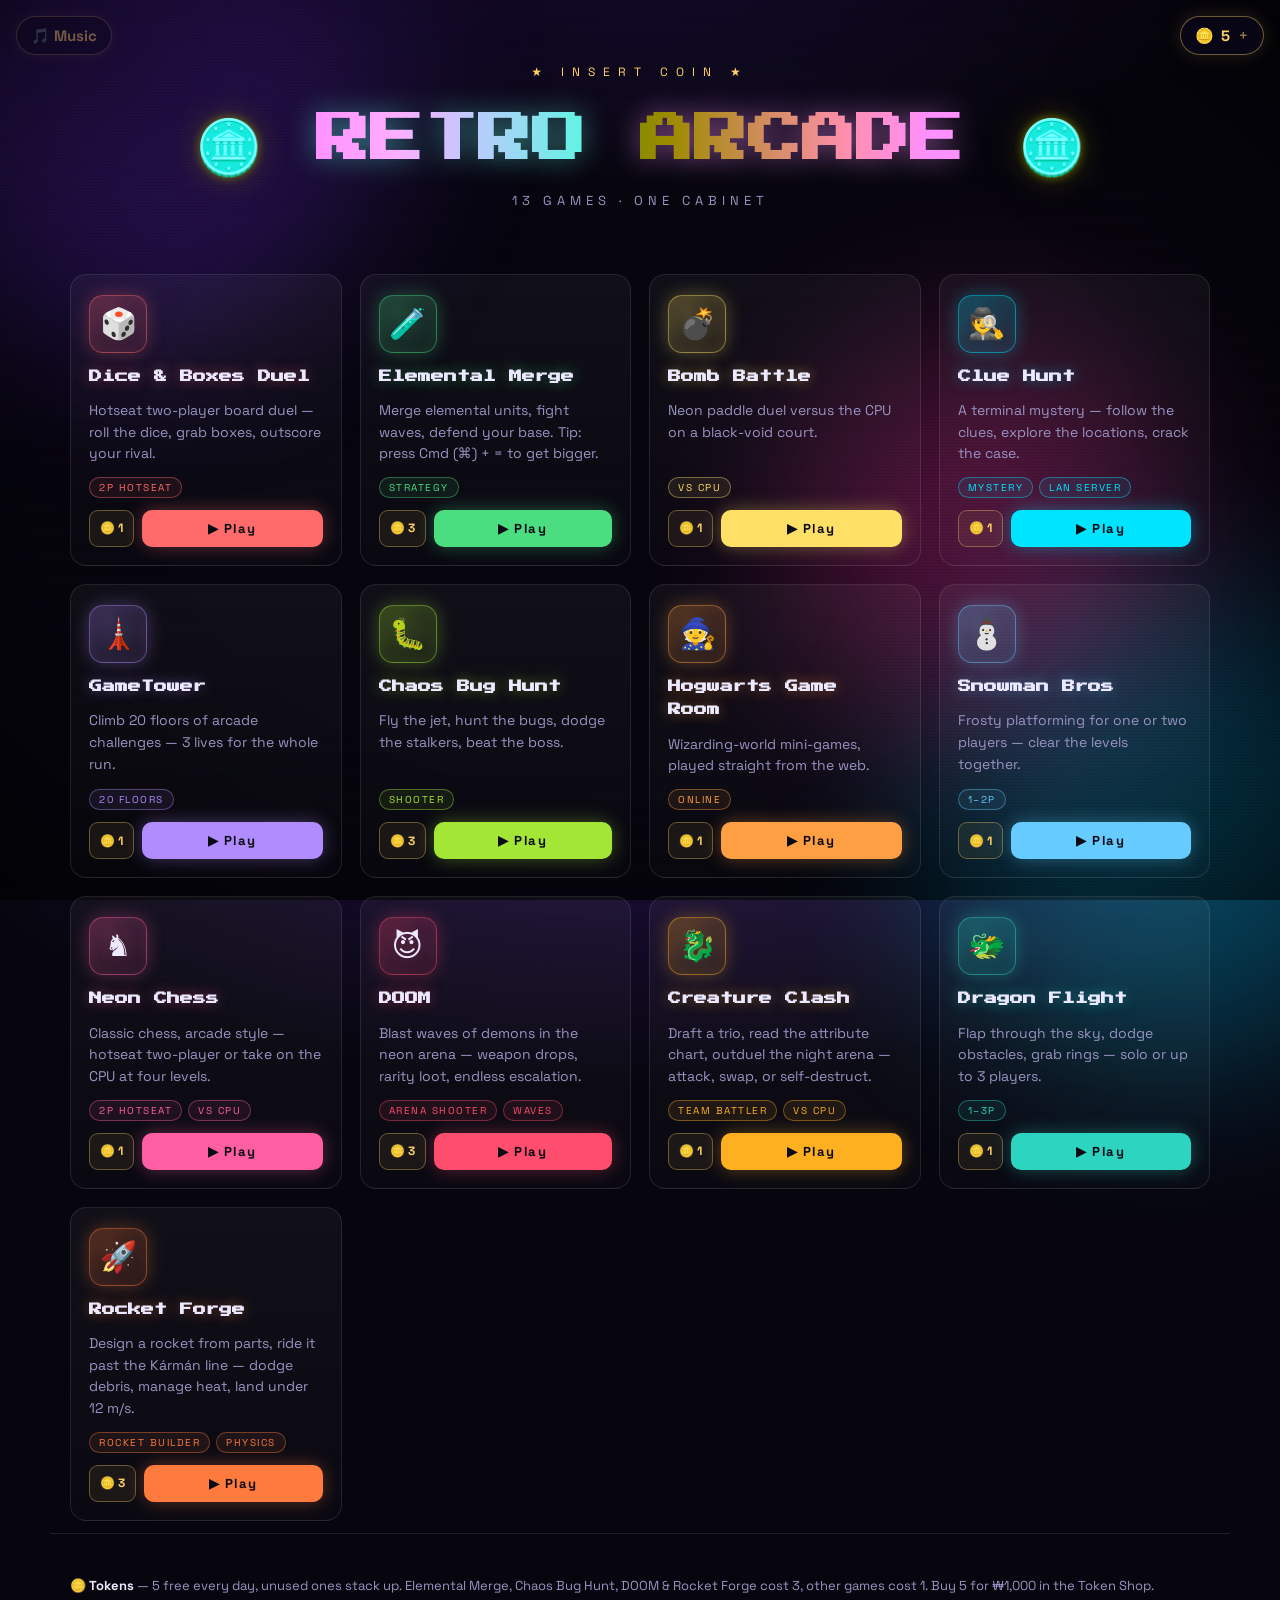
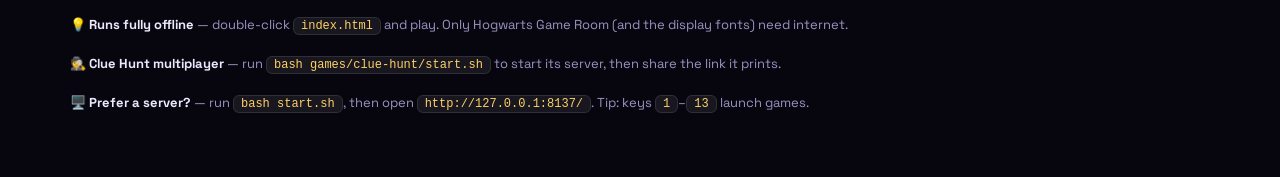
==== commit 24640a1f: "Rocket Forge: reset wipes lab discoveries again The ⟳ reset now clears unlocked secret parts and upg" ====
--- a/index.html
+++ b/index.html
@@ -340,7 +340,7 @@
    tag:"Draft a trio, read the attribute chart, outduel the night arena — attack, swap, or self-destruct.", badges:["Team Battler","VS CPU"]},
   {id:"dragon",    name:"Dragon Flight",      icon:"🐲", accent:"#2dd4bf", cost:1, url:"games/dragon-flight/index.html?v=1",
    tag:"Flap through the sky, dodge obstacles, grab rings — solo or up to 3 players.", badges:["1–3P"]},
-  {id:"rocket",    name:"Rocket Forge",       icon:"🚀", accent:"#ff7a3d", cost:3, url:"games/rocket-forge/index.html?v=3",
+  {id:"rocket",    name:"Rocket Forge",       icon:"🚀", accent:"#ff7a3d", cost:3, url:"games/rocket-forge/index.html?v=9",
    tag:"Design a rocket from parts, ride it past the Kármán line — dodge debris, manage heat, land under 12 m/s.", badges:["Rocket Builder","Physics"]},
 ];
 
